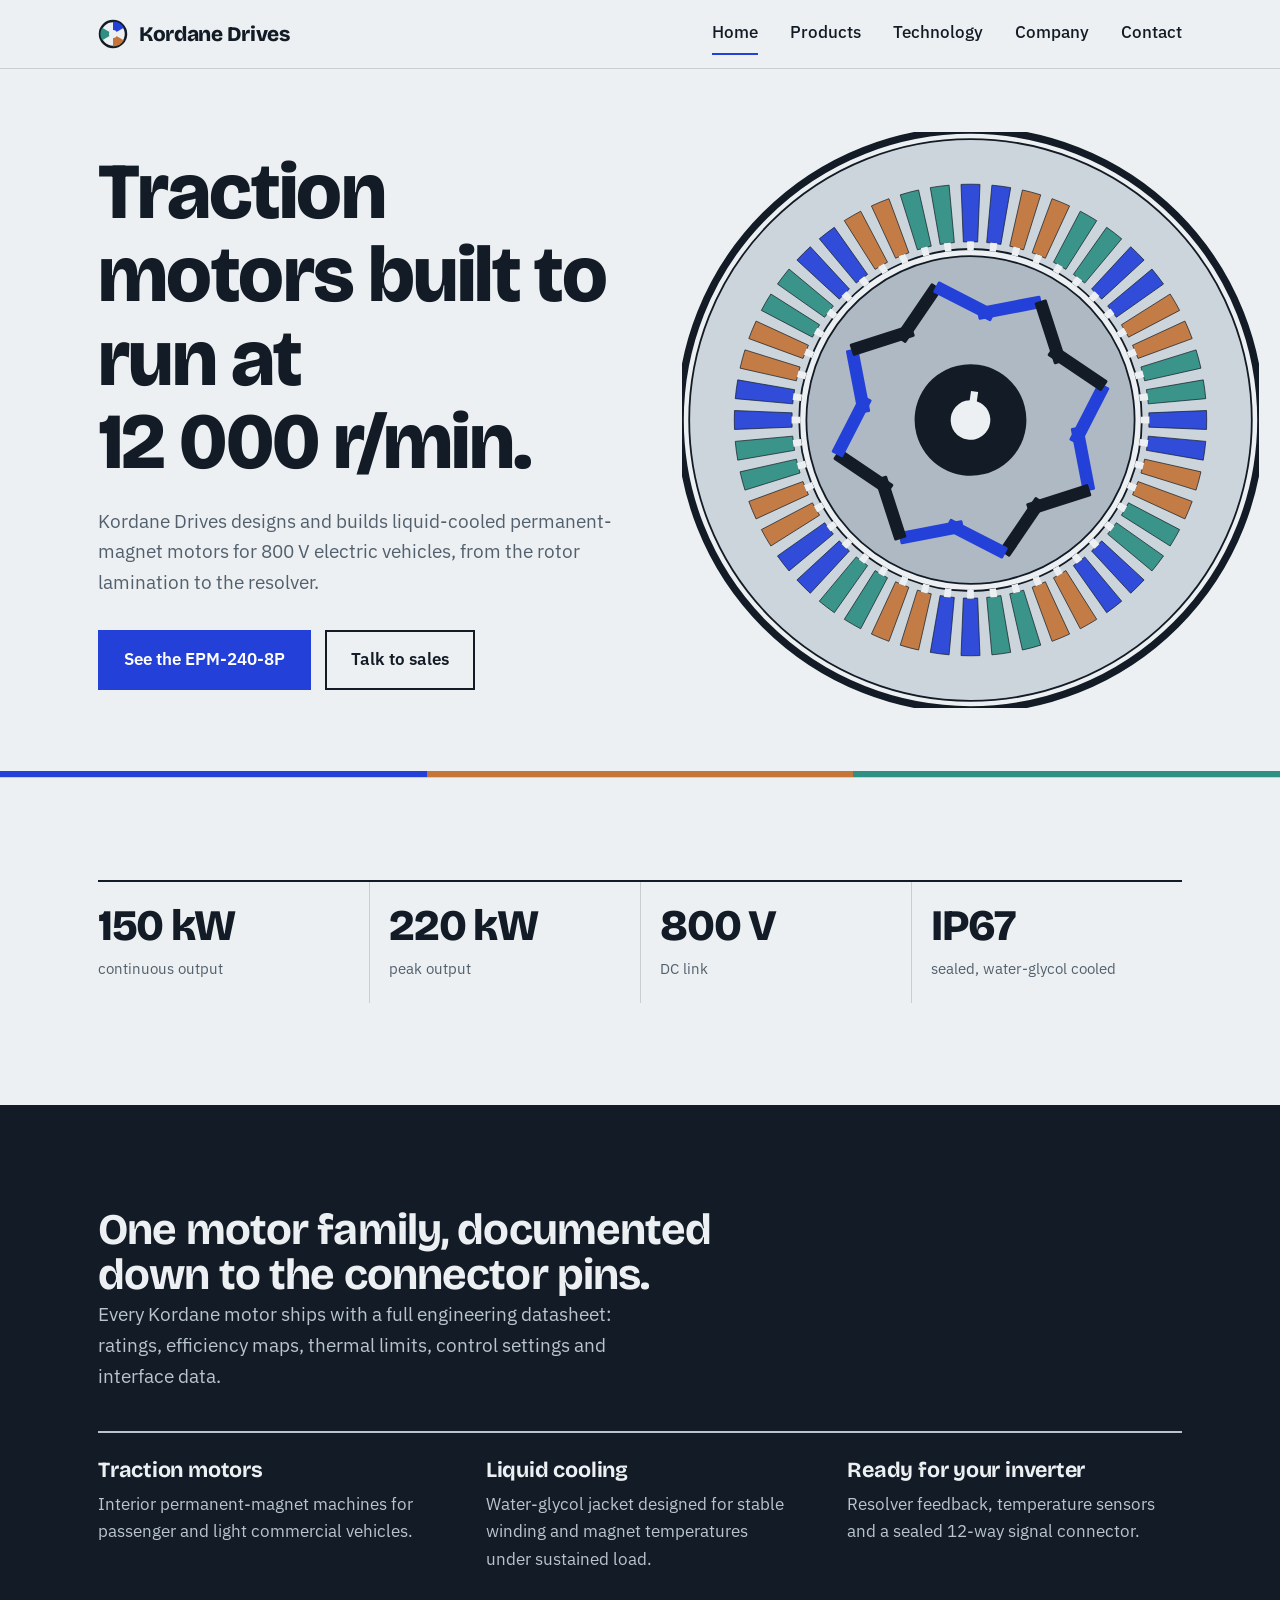
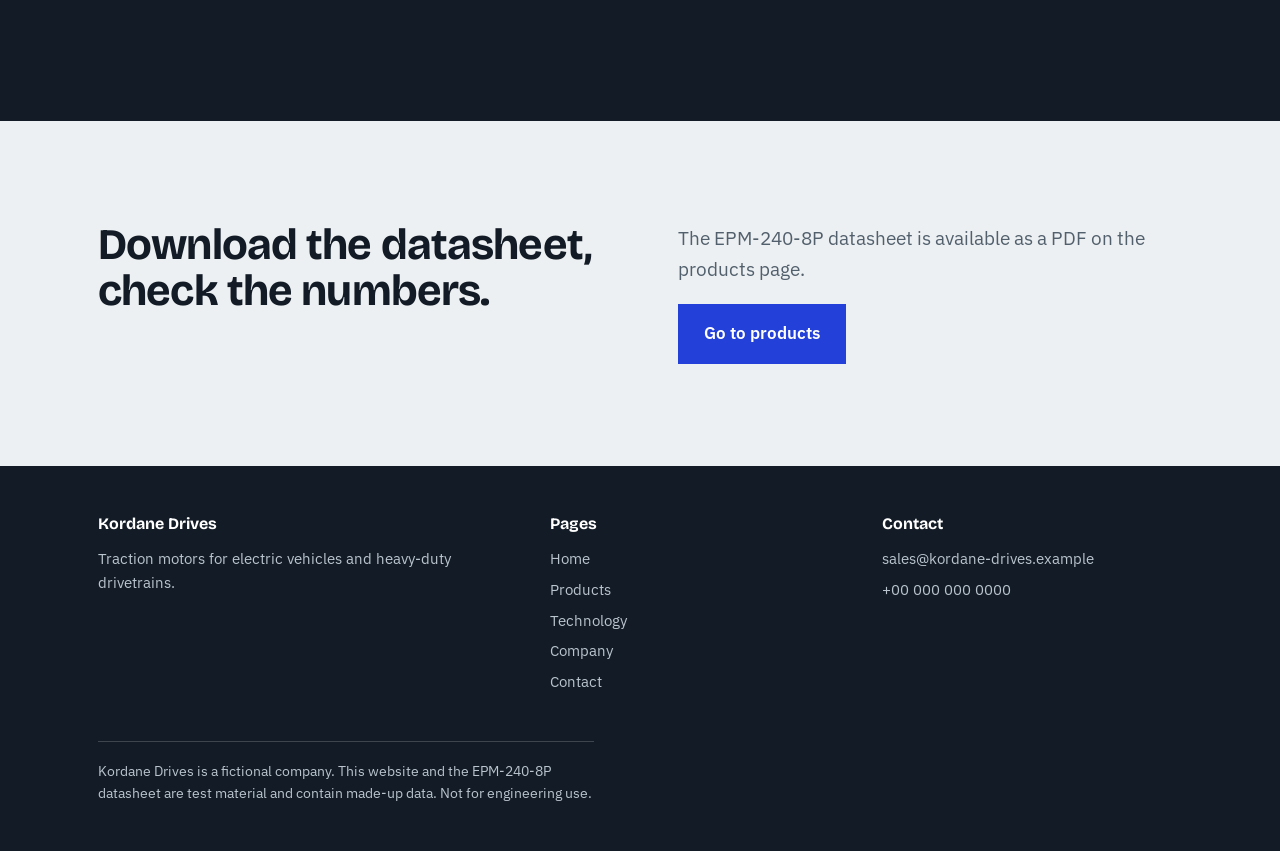
==== index.html @ 10c94b87 "added website files" ====
<!doctype html>
<html lang="en">
<head>
<meta charset="utf-8">
<meta name="viewport" content="width=device-width,initial-scale=1">
<title>Kordane Drives | Electric traction motors</title>
<meta name="description" content="Kordane Drives builds liquid-cooled permanent-magnet traction motors for 800 V electric vehicles.">
<link rel="preconnect" href="https://fonts.googleapis.com">
<link rel="preconnect" href="https://fonts.gstatic.com" crossorigin>
<link href="https://fonts.googleapis.com/css2?family=Bricolage+Grotesque:opsz,wght@12..96,500;12..96,700;12..96,800&family=IBM+Plex+Sans:wght@400;500;600&display=swap" rel="stylesheet">
<link rel="stylesheet" href="assets/style.css">
</head>
<body>
<header class="site-header">
  <div class="wrap">
    <a class="brand" href="index.html"><svg viewBox="0 0 30 30" aria-hidden="true"><circle cx="15" cy="15" r="13" fill="none" stroke="#131C26" stroke-width="2.5"/><path d="M15 15 L15 2.5 A12.5 12.5 0 0 1 25.8 8.75Z" fill="#2340D9"/><path d="M15 15 L25.8 21.25 A12.5 12.5 0 0 1 15 27.5Z" fill="#C4753A"/><path d="M15 15 L4.2 21.25 A12.5 12.5 0 0 1 4.2 8.75Z" fill="#2F8F83"/><circle cx="15" cy="15" r="4" fill="#EDF0F2"/></svg>Kordane Drives</a>
    <button class="menu-btn" aria-expanded="false" aria-controls="nav">Menu</button>
    <nav class="nav" id="nav" aria-label="Main"><a href="index.html" aria-current="page">Home</a><a href="products.html">Products</a><a href="technology.html">Technology</a><a href="company.html">Company</a><a href="contact.html">Contact</a></nav>
  </div>
</header>
<main>

<div class="hero">
  <div class="wrap">
    <div>
      <h1>Traction motors built to run at 12&nbsp;000&nbsp;r/min.</h1>
      <p class="lead">Kordane Drives designs and builds liquid-cooled permanent-magnet motors for 800&nbsp;V electric vehicles, from the rotor lamination to the resolver.</p>
      <div class="actions">
        <a class="btn" href="products.html">See the EPM-240-8P</a>
        <a class="btn ghost" href="contact.html">Talk to sales</a>
      </div>
    </div>
    <div class="hero-art"><img src="assets/motor.svg" alt="Cross-section of an 8-pole permanent-magnet motor with 48 stator slots" width="640" height="640"></div>
  </div>
  <div class="phases" aria-hidden="true"><i></i><i></i><i></i></div>
</div>

<section>
  <div class="wrap">
    <div class="facts">
      <div class="fact"><b>150 kW</b><span>continuous output</span></div>
      <div class="fact"><b>220 kW</b><span>peak output</span></div>
      <div class="fact"><b>800 V</b><span>DC link</span></div>
      <div class="fact"><b>IP67</b><span>sealed, water-glycol cooled</span></div>
    </div>
  </div>
</section>

<section class="dark">
  <div class="wrap">
    <div class="section-head">
      <h2>One motor family, documented down to the connector pins.</h2>
      <p class="lead">Every Kordane motor ships with a full engineering datasheet: ratings, efficiency maps, thermal limits, control settings and interface data.</p>
    </div>
    <div class="cards" style="border-color:#B9C4CE">
      <div class="card"><h3>Traction motors</h3><p>Interior permanent-magnet machines for passenger and light commercial vehicles.</p></div>
      <div class="card"><h3>Liquid cooling</h3><p>Water-glycol jacket designed for stable winding and magnet temperatures under sustained load.</p></div>
      <div class="card"><h3>Ready for your inverter</h3><p>Resolver feedback, temperature sensors and a sealed 12-way signal connector.</p></div>
    </div>
  </div>
</section>

<section>
  <div class="wrap split">
    <div><h2>Download the datasheet, check the numbers.</h2></div>
    <div>
      <p class="lead">The EPM-240-8P datasheet is available as a PDF on the products page.</p>
      <a class="btn" href="products.html">Go to products</a>
    </div>
  </div>
</section>

</main>
<footer class="site-footer">
  <div class="wrap">
    <div>
      <h4>Kordane Drives</h4>
      <p>Traction motors for electric vehicles and heavy-duty drivetrains.</p>
    </div>
    <div>
      <h4>Pages</h4>
      <ul><li><a href="index.html">Home</a></li><li><a href="products.html">Products</a></li><li><a href="technology.html">Technology</a></li><li><a href="company.html">Company</a></li><li><a href="contact.html">Contact</a></li></ul>
    </div>
    <div>
      <h4>Contact</h4>
      <ul><li>sales@kordane-drives.example</li><li>+00 000 000 0000</li></ul>
    </div>
    <p class="legal">Kordane Drives is a fictional company. This website and the EPM-240-8P datasheet are test material and contain made-up data. Not for engineering use.</p>
  </div>
</footer>
<script>
const b=document.querySelector('.menu-btn'),n=document.getElementById('nav');
b.addEventListener('click',()=>{const o=n.classList.toggle('open');b.setAttribute('aria-expanded',o)});
</script>
</body>
</html>
---- assets/style.css ----
/* Kordane Drives - test site (fictional company) */
:root{
  --ink:#131C26;
  --paper:#EDF0F2;
  --steel:#CDD5DC;
  --muted:#52606D;
  --cobalt:#2340D9;
  --copper:#C4753A;
  --teal:#2F8F83;
  --line:rgba(19,28,38,.16);
  --maxw:1180px;
  --gutter:clamp(20px,4vw,48px);
  --display:"Bricolage Grotesque","Helvetica Neue",Arial,sans-serif;
  --body:"IBM Plex Sans","Helvetica Neue",Arial,sans-serif;
}
*{box-sizing:border-box}
html{scroll-behavior:smooth}
body{margin:0;background:var(--paper);color:var(--ink);font:400 1.0625rem/1.6 var(--body);-webkit-font-smoothing:antialiased}
img,svg{max-width:100%;display:block}
a{color:inherit}
:focus-visible{outline:3px solid var(--cobalt);outline-offset:3px}
.wrap{max-width:var(--maxw);margin:0 auto;padding:0 var(--gutter)}
h1,h2,h3{font-family:var(--display);font-weight:700;line-height:1.05;letter-spacing:-.02em;margin:0}
h1{font-size:clamp(2.6rem,6.2vw,5.4rem);font-weight:800}
h2{font-size:clamp(1.8rem,3.4vw,2.8rem)}
h3{font-size:1.35rem;letter-spacing:-.01em}
p{margin:0 0 1em;max-width:62ch}
.lead{font-size:1.2rem;color:var(--muted);max-width:52ch}

/* header */
.site-header{position:sticky;top:0;z-index:20;background:var(--paper);border-bottom:1px solid var(--line)}
.site-header .wrap{display:flex;align-items:center;justify-content:space-between;height:68px}
.brand{display:flex;align-items:center;gap:.7rem;text-decoration:none;font:800 1.3rem var(--display);letter-spacing:-.02em}
.brand svg{width:30px;height:30px}
.nav{display:flex;gap:2rem}
.nav a{text-decoration:none;font-weight:500;padding:.4rem 0;border-bottom:2px solid transparent}
.nav a:hover{border-color:var(--copper)}
.nav a[aria-current="page"]{border-color:var(--cobalt)}
.menu-btn{display:none;background:none;border:1px solid var(--ink);padding:.45rem .8rem;font:inherit;cursor:pointer}

/* buttons */
.btn{display:inline-flex;align-items:center;gap:.6rem;padding:.9rem 1.5rem;background:var(--cobalt);color:#fff;text-decoration:none;font-weight:600;border:2px solid var(--cobalt);transition:background .15s,color .15s}
.btn:hover{background:var(--ink);border-color:var(--ink)}
.btn.ghost{background:transparent;color:var(--ink);border-color:var(--ink)}
.btn.ghost:hover{background:var(--ink);color:#fff}
.btn svg{width:18px;height:18px}

/* hero */
.hero{position:relative;overflow:hidden;border-bottom:1px solid var(--line)}
.hero .wrap{display:grid;grid-template-columns:1.05fr .95fr;gap:2rem;align-items:center;min-height:min(78vh,720px);padding-top:3rem;padding-bottom:3rem}
.hero h1{margin-bottom:1.4rem}
.hero .actions{display:flex;flex-wrap:wrap;gap:.9rem;margin-top:2rem}
.hero-art{margin-right:calc(var(--gutter) * -1.6);min-width:0}
.hero-art img{width:100%;height:auto}

/* phase strip - the three colours of the winding */
.phases{display:flex;height:6px}
.phases i{flex:1}
.phases i:nth-child(1){background:var(--cobalt)}
.phases i:nth-child(2){background:var(--copper)}
.phases i:nth-child(3){background:var(--teal)}

/* sections */
section{padding:clamp(3.5rem,8vw,6.5rem) 0}
.section-head{margin-bottom:2.5rem;max-width:720px}
.split{display:grid;grid-template-columns:1fr 1fr;gap:clamp(2rem,6vw,5rem);align-items:start}
.facts{display:grid;grid-template-columns:repeat(4,1fr);border-top:2px solid var(--ink)}
.fact{padding:1.4rem 1.2rem 1.4rem 0}
.fact+.fact{padding-left:1.2rem;border-left:1px solid var(--line)}
.fact b{display:block;font:800 clamp(1.9rem,3.4vw,2.8rem) var(--display);letter-spacing:-.03em;line-height:1}
.fact span{display:block;margin-top:.5rem;color:var(--muted);font-size:.95rem}
.dark{background:var(--ink);color:var(--paper)}
.dark .lead,.dark p{color:#B9C4CE}
.dark a{color:var(--paper)}

.cards{display:grid;grid-template-columns:repeat(3,1fr);gap:0;border-top:2px solid var(--ink)}
.card{padding:1.6rem 1.6rem 1.8rem 0}
.card+.card{padding-left:1.6rem;border-left:1px solid var(--line)}
.card h3{margin-bottom:.6rem}

/* product */
.page-title{padding:clamp(3rem,7vw,5.5rem) 0 2rem}
.product{display:grid;grid-template-columns:.9fr 1.1fr;gap:clamp(2rem,5vw,4.5rem);padding:3rem 0;border-top:2px solid var(--ink)}
.product-art{background:var(--ink);padding:2rem;display:grid;place-items:center;align-self:start}
.product-art img{width:78%}
.product .code{font:600 .95rem var(--body);color:var(--cobalt);margin-bottom:.6rem;display:block}
.spec{width:100%;border-collapse:collapse;margin:1.5rem 0 2rem;font-size:1rem}
.spec th,.spec td{text-align:left;padding:.7rem 0;border-bottom:1px solid var(--line)}
.spec th{font-weight:500;color:var(--muted);width:55%}
.spec td{font-weight:600}
.download{display:flex;flex-wrap:wrap;align-items:center;gap:1.2rem}
.download small{color:var(--muted)}
.notice{border-left:4px solid var(--copper);padding:.8rem 1rem;background:#fff;font-size:.95rem;margin-top:2rem;max-width:62ch}

/* forms / lists */
.list{list-style:none;padding:0;margin:0}
.list li{padding:.9rem 0;border-bottom:1px solid var(--line);display:flex;justify-content:space-between;gap:1rem}
.list li span:first-child{color:var(--muted)}
.list li span:last-child{font-weight:600;text-align:right}
form{display:grid;gap:1.1rem;max-width:520px}
label{font-weight:500;display:grid;gap:.4rem}
input,textarea,select{font:inherit;padding:.8rem .9rem;border:1px solid var(--ink);background:#fff;color:var(--ink);border-radius:0}
textarea{min-height:140px;resize:vertical}

/* footer */
.site-footer{background:var(--ink);color:#B9C4CE;padding:3rem 0 2rem;font-size:.95rem}
.site-footer .wrap{display:grid;grid-template-columns:1.4fr 1fr 1fr;gap:2rem}
.site-footer h4{margin:0 0 .8rem;color:#fff;font:700 1rem var(--display)}
.site-footer ul{list-style:none;margin:0;padding:0;display:grid;gap:.4rem}
.site-footer a{text-decoration:none}
.site-footer a:hover{text-decoration:underline}
.legal{grid-column:1/-1;border-top:1px solid rgba(255,255,255,.18);padding-top:1.2rem;margin-top:1rem;font-size:.85rem}

@media (max-width:900px){
  .hero .wrap,.split,.product{grid-template-columns:1fr}
  .hero-art{margin:0 auto;max-width:460px}
  .facts{grid-template-columns:1fr 1fr}
  .fact:nth-child(3){padding-left:0;border-left:0}
  .cards{grid-template-columns:1fr}
  .card+.card{padding-left:0;border-left:0;border-top:1px solid var(--line)}
  .site-footer .wrap{grid-template-columns:1fr}
  .menu-btn{display:block}
  .nav{display:none;position:absolute;top:68px;left:0;right:0;background:var(--paper);flex-direction:column;gap:0;border-bottom:1px solid var(--line);padding:.5rem var(--gutter) 1rem}
  .nav.open{display:flex}
  .nav a{padding:.8rem 0;border-bottom:1px solid var(--line)}
}
@media (prefers-reduced-motion:reduce){html{scroll-behavior:auto}*{transition:none!important}}
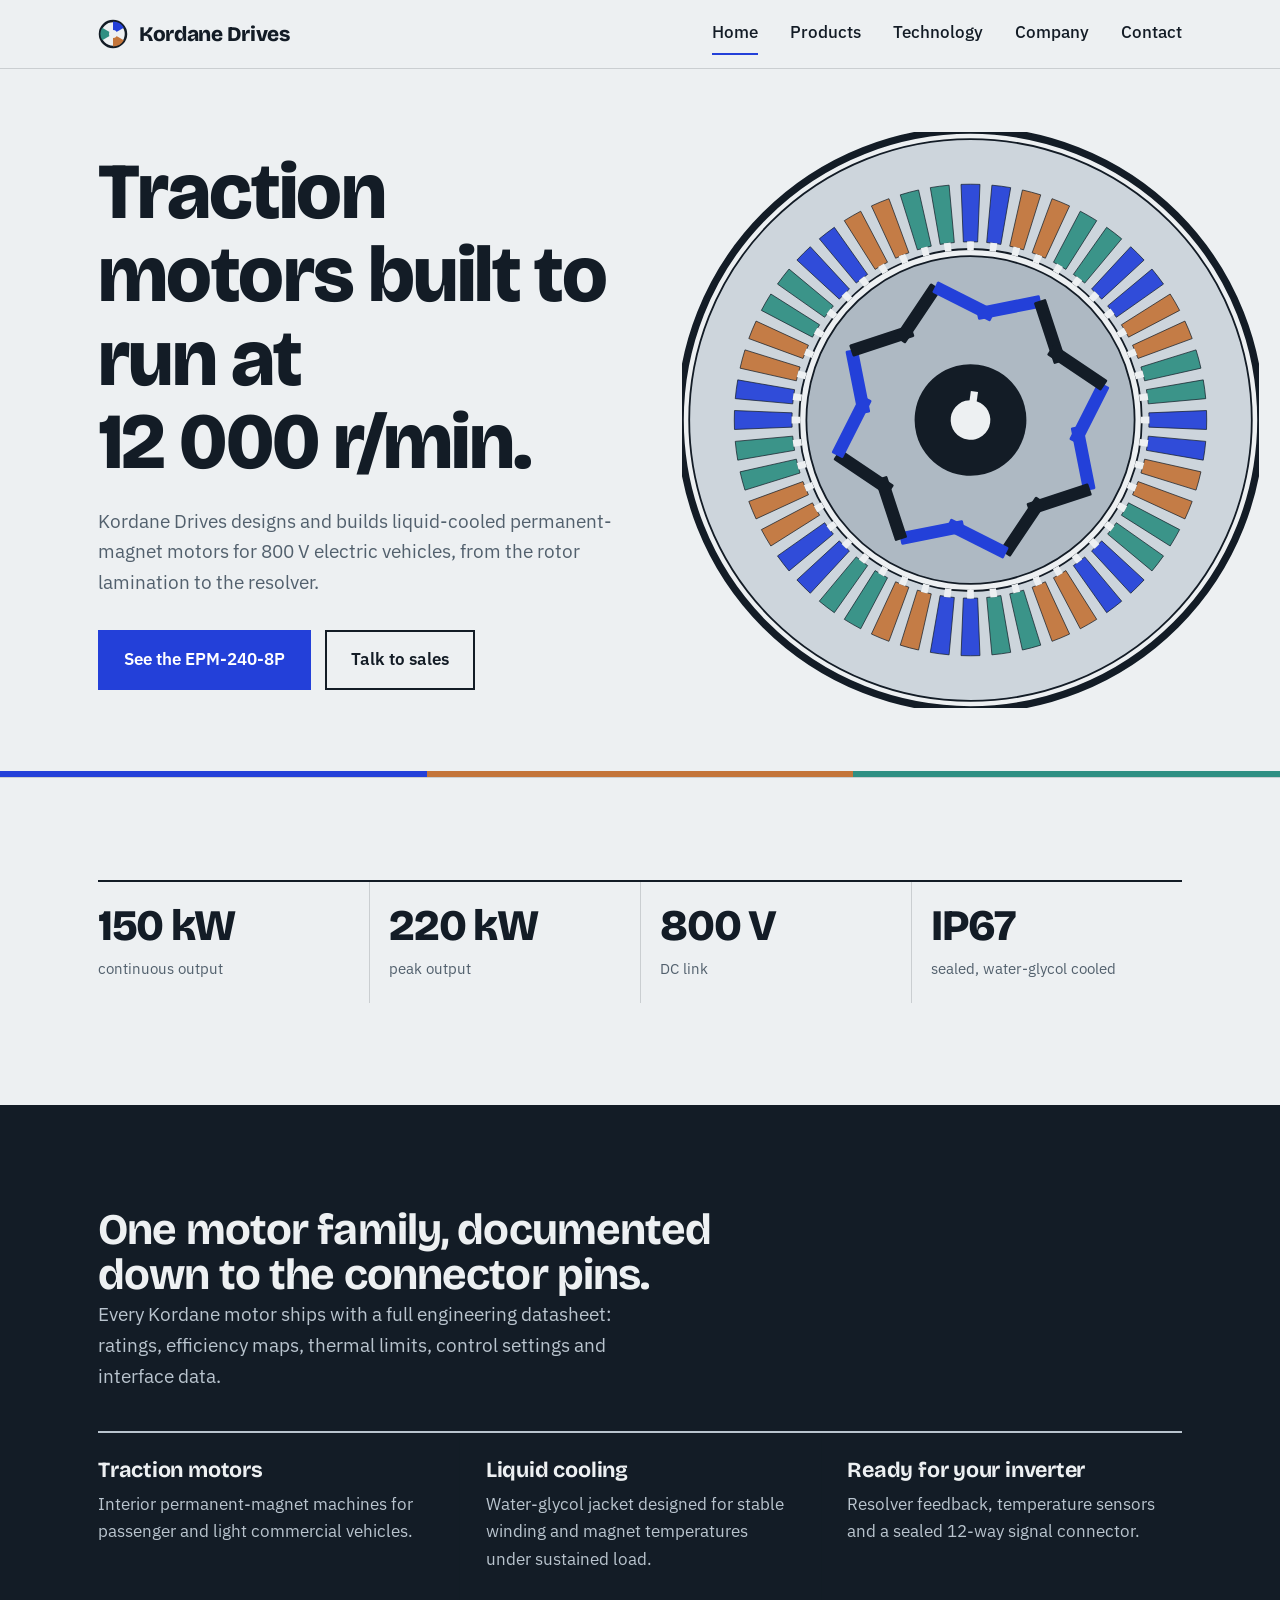
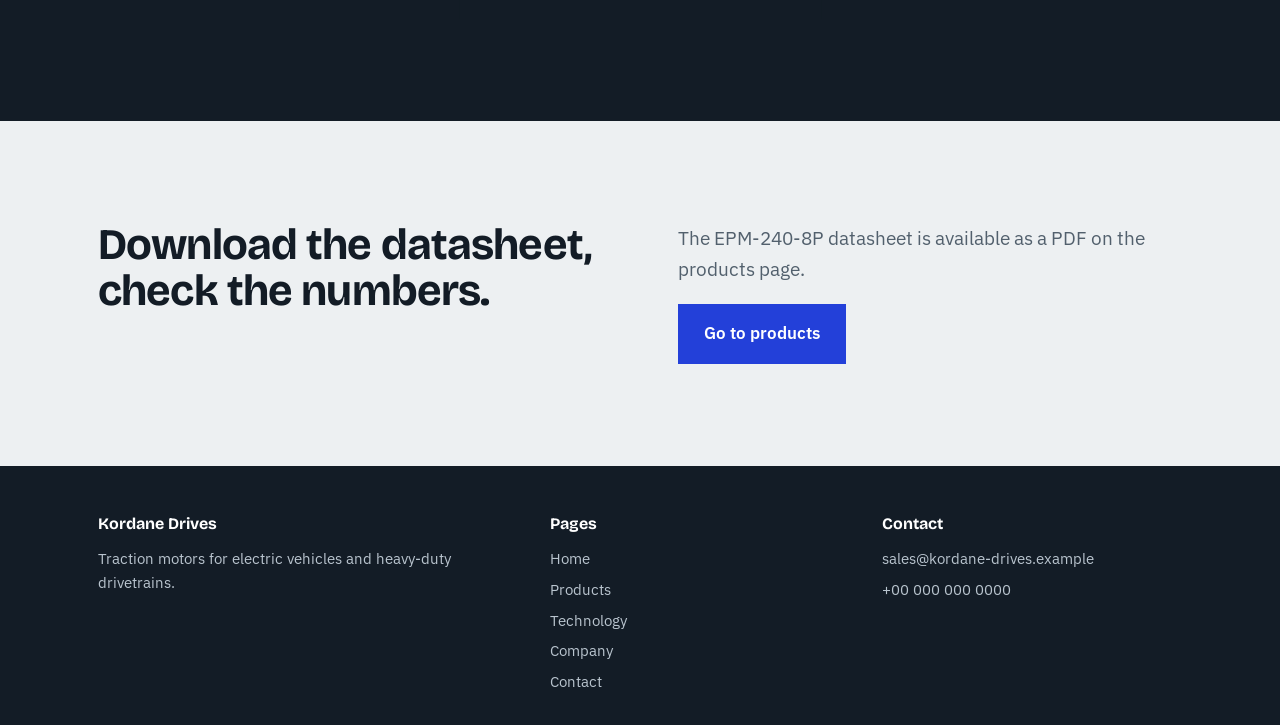
==== commit be36a4d9: "Updated website" ====
--- a/index.html
+++ b/index.html
@@ -85,7 +85,6 @@
       <h4>Contact</h4>
       <ul><li>sales@kordane-drives.example</li><li>+00 000 000 0000</li></ul>
     </div>
-    <p class="legal">Kordane Drives is a fictional company. This website and the EPM-240-8P datasheet are test material and contain made-up data. Not for engineering use.</p>
   </div>
 </footer>
 <script>
--- a/assets/style.css
+++ b/assets/style.css
@@ -125,3 +125,6 @@
   .nav a{padding:.8rem 0;border-bottom:1px solid var(--line)}
 }
 @media (prefers-reduced-motion:reduce){html{scroll-behavior:auto}*{transition:none!important}}
+
+/* AI-readable datasheet (products page) */
+.ai-readable .md-embed{margin:0;background:#0C131B;color:#D7DEE5;padding:1.4rem;overflow:auto;max-height:70vh;font:.82rem/1.55 ui-monospace,SFMono-Regular,Menlo,Consolas,monospace;white-space:pre;border:1px solid rgba(255,255,255,.18)}
